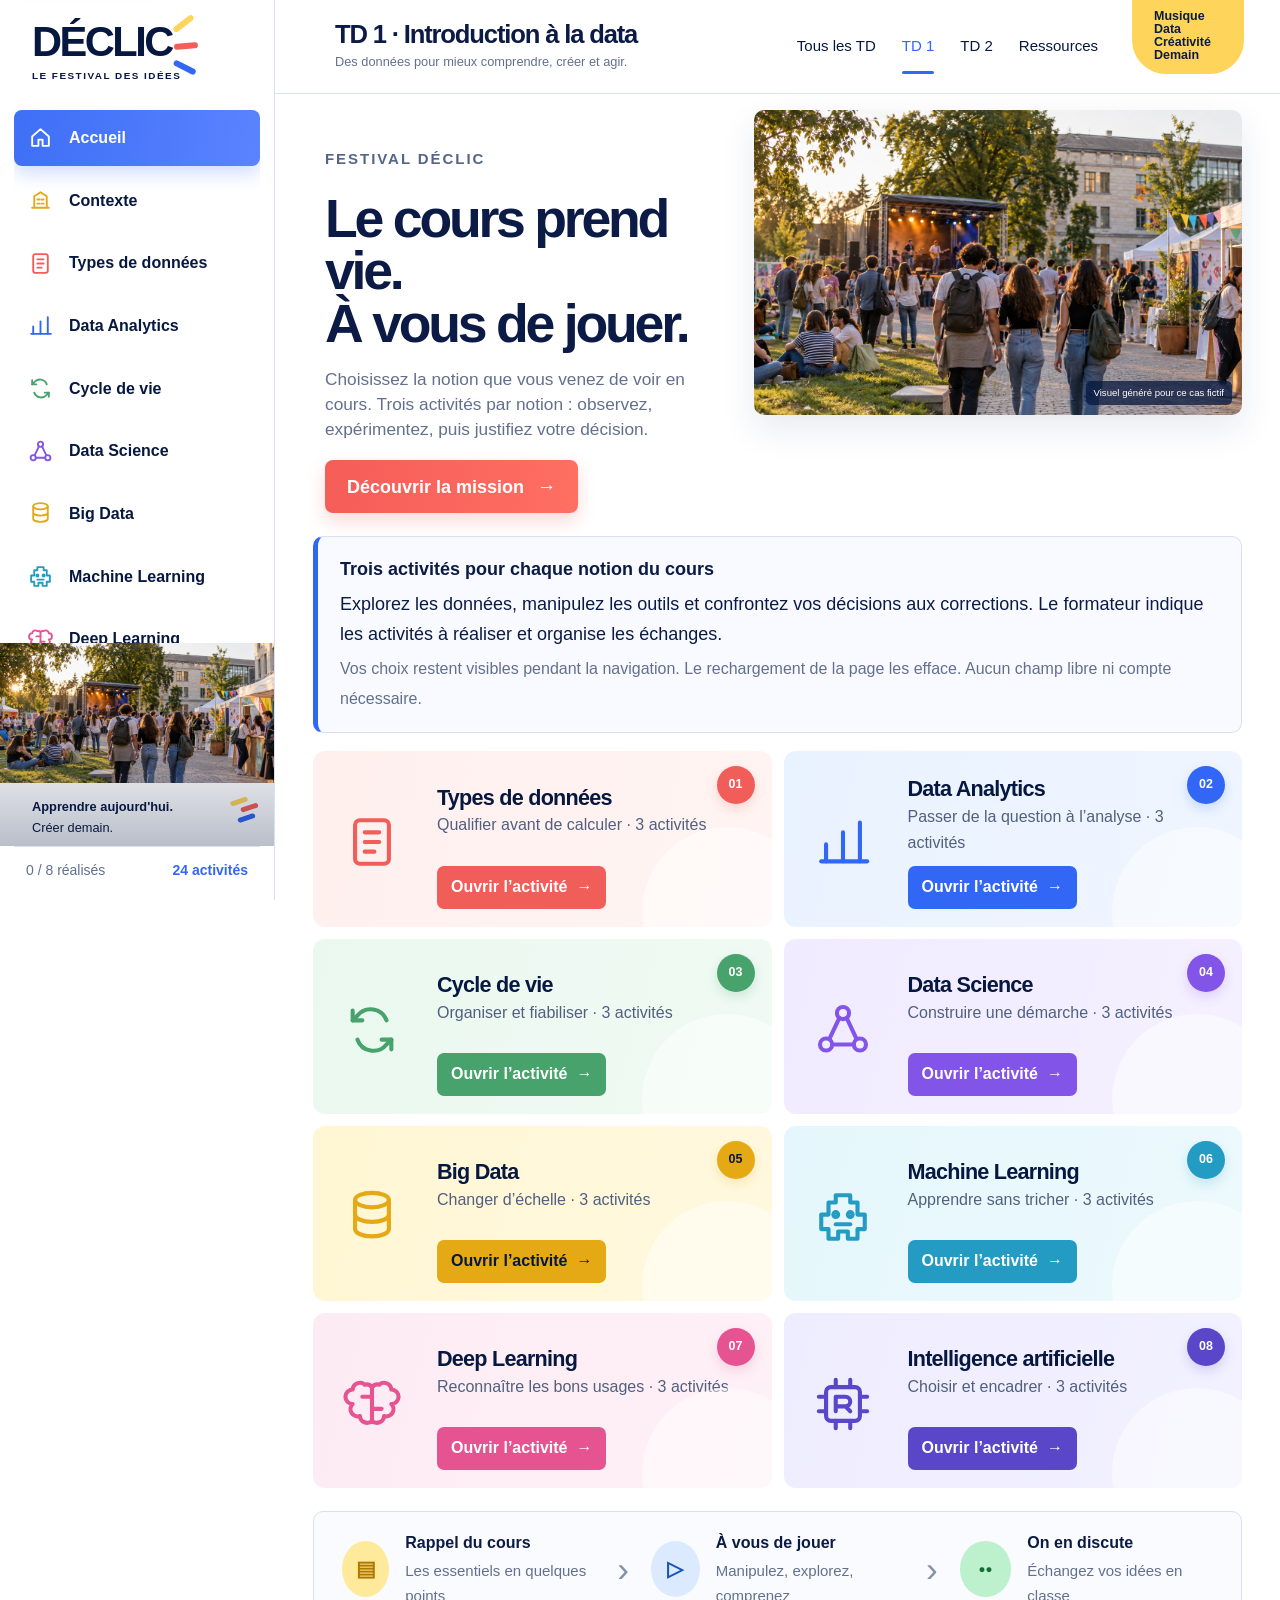
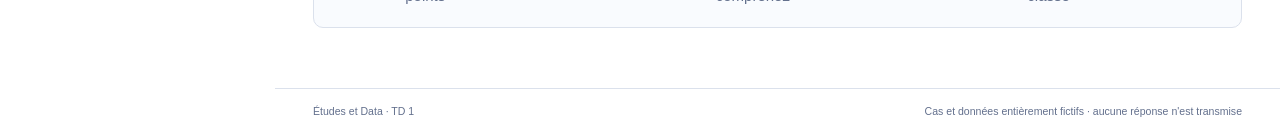
==== td1/index.html @ 2f0f9d17 "Add files via upload" ====
<!doctype html>
<html lang="fr">
<head>
  <meta charset="utf-8">
  <meta name="viewport" content="width=device-width, initial-scale=1">
  <meta name="theme-color" content="#2037a5">
  <meta name="description" content="TD interactif pour comprendre la data à travers le festival fictif Déclic.">
  <title>Déclic | TD 1 Comprendre la data</title>
  <link rel="icon" type="image/svg+xml" href="data:image/svg+xml,%3Csvg xmlns='http://www.w3.org/2000/svg' viewBox='0 0 64 64'%3E%3Crect width='64' height='64' rx='18' fill='%232037a5'/%3E%3Cpath d='M19 17h11c12 0 18 6 18 15s-6 15-18 15H19z' fill='%23ffd449'/%3E%3Cpath d='M30 24v16c7 0 10-3 10-8s-3-8-10-8z' fill='%23ff625c'/%3E%3C/svg%3E">
  <link rel="stylesheet" href="styles.css?v=20260928-layout">
  <script src="app.js" defer></script>
  <script src="workshop.js" defer></script>
</head>
<body>
  <a class="skip-link" href="#activity">Aller à l'activité</a>
  <header class="topbar">
    <div class="top-title"><strong>TD 1 · Introduction à la data</strong><span>Des données pour mieux comprendre, créer et agir.</span></div>
    <nav class="top-links" aria-label="Navigation générale"><a href="../index.html">Tous les TD</a><a class="active" href="#accueil">TD 1</a><a href="../td2/index.html">TD 2</a><a href="#accueil">Ressources</a></nav>
    <div class="top-badge">Musique<br>Data<br>Créativité<br>Demain</div>
  </header>

  <div class="app-shell">
    <aside class="sidebar">
      <a class="brand" href="#accueil" aria-label="Déclic, accueil du TD"><span class="brand-name">DÉCLIC</span><span class="brand-rays" aria-hidden="true"><i></i><i></i><i></i></span><span class="brand-sub">Le festival des idées</span></a>
      <nav id="section-nav" class="section-nav" aria-label="Sections du TD"></nav>
      <div class="side-poster"><img src="festival-declic.png" alt="Le festival fictif Déclic"><p><strong>Apprendre aujourd'hui.</strong><br>Créer demain.</p></div>
      <div class="side-time"><span id="done-count">0 / 8 réalisés</span><strong>24 activités</strong></div>
    </aside>

    <main id="activity" class="main">
      <section id="accueil" class="welcome" aria-labelledby="welcome-title">
        <div class="welcome-photo">
          <img src="festival-declic.png" alt="Festival étudiant fictif dans une cour de campus, en fin de journée">
          <span class="photo-note">Visuel généré pour ce cas fictif</span>
        </div>
        <div class="welcome-copy">
          <span class="eyebrow">Festival Déclic</span>
          <h2 id="welcome-title">Le cours prend vie.<br>À vous de jouer.</h2>
          <p>Choisissez la notion que vous venez de voir en cours. Trois activités par notion : observez, expérimentez, puis justifiez votre décision.</p>
          <div class="mission-facts" aria-label="Informations sur le TD">
            <span><b>8</b> notions du cours</span>
            <span><b>1</b> cas fil rouge</span>
            <span><b>24</b> activités</span>
          </div>
          <button class="primary" type="button" data-open="contexte">Découvrir la mission <span aria-hidden="true">→</span></button>
        </div>
        <div class="teacher-strip">
          <div class="process-step"><span class="process-icon yellow" aria-hidden="true">▤</span><p><strong>Rappel du cours</strong><small>Les essentiels en quelques points</small></p></div>
          <div class="process-arrow" aria-hidden="true">›</div>
          <div class="process-step"><span class="process-icon blue" aria-hidden="true">▷</span><p><strong>À vous de jouer</strong><small>Manipulez, explorez, comprenez</small></p></div>
          <div class="process-arrow" aria-hidden="true">›</div>
          <div class="process-step"><span class="process-icon green" aria-hidden="true">●●</span><p><strong>On en discute</strong><small>Échangez vos idées en classe</small></p></div>
        </div>
        <div class="pacing-note"><strong>Trois activités pour chaque notion du cours</strong><p>Explorez les données, manipulez les outils et confrontez vos décisions aux corrections. Le formateur indique les activités à réaliser et organise les échanges.</p><small>Vos choix restent visibles pendant la navigation. Le rechargement de la page les efface. Aucun champ libre ni compte nécessaire.</small></div><div class="route-grid" id="route-grid"></div>
      </section>

      <section id="contexte" class="context-page" hidden aria-labelledby="context-title">
        <div class="context-hero">
          <img src="festival-declic.png" alt="Public du festival étudiant fictif Déclic dans une cour de campus">
          <div class="context-overlay">
            <span class="eyebrow">Avant de commencer</span>
            <h2 id="context-title">Bienvenue dans l’équipe Déclic.</h2>
            <p>Le festival étudiant prépare sa deuxième édition. Pour prendre de meilleures décisions, son équipe doit comprendre les traces laissées par la première.</p>
          </div>
        </div>
        <div class="context-grid">
          <article class="context-card role-card">
            <span class="context-icon" aria-hidden="true">01</span>
            <div><small>Votre rôle</small><h3>Équipe d’analystes junior</h3><p>Vous accompagnez les organisateurs. Votre travail consiste à poser les bonnes questions, qualifier les données et choisir une méthode adaptée.</p></div>
          </article>
          <article class="context-card goal-card">
            <span class="context-icon" aria-hidden="true">02</span>
            <div><small>Votre objectif</small><h3>Préparer une meilleure édition</h3><p>Vous cherchez à mieux prévoir la fréquentation, remplir les ateliers, comprendre les publics et encadrer les usages de l’IA.</p></div>
          </article>
        </div>
        <div class="data-sources">
          <div class="source-intro"><span class="eyebrow">Le dossier transmis</span><h3>Des données de formes très différentes</h3><p>Les exercices utilisent plusieurs extraits et simulations distincts, identifiés dans leurs légendes. Ne les additionnez pas entre eux. Leur variété permet de relier chaque notion du cours à une situation concrète.</p></div>
          <ul>
            <li><b>Billetterie</b><span>achats, tarifs, canaux</span></li>
            <li><b>Fréquentation</b><span>entrées, horaires, files</span></li>
            <li><b>Ateliers</b><span>inscriptions et présences</span></li>
            <li><b>Satisfaction</b><span>notes et commentaires</span></li>
            <li><b>Communication</b><span>campagnes et clics</span></li>
            <li><b>Médias</b><span>photos, sons, publications</span></li>
          </ul>
        </div>
        <div class="mission-flow" aria-label="Déroulement d'une activité">
          <div><b>1</b><span><strong>Réactivez le cours</strong><small>Un rappel avant chaque exercice</small></span></div>
          <div><b>2</b><span><strong>Manipulez</strong><small>Des choix, classements et simulations</small></span></div>
          <div><b>3</b><span><strong>Vérifiez</strong><small>Une correction immédiate</small></span></div>
          <div><b>4</b><span><strong>Discutez</strong><small>Une question pour la classe</small></span></div>
        </div>
        <div class="context-start">
          <p><strong>Prêts à ouvrir le dossier ?</strong><span>Les activités sont indépendantes et restent accessibles dans le menu.</span></p>
          <button class="primary" type="button" data-open="types">Commencer par les types de données <span aria-hidden="true">→</span></button>
        </div>
      </section>

      <section id="lab" class="lab" hidden aria-live="polite">
        <div class="lab-banner"><img src="festival-accessoires.png" alt="Billets et bracelets du festival fictif Déclic sur une table"><span class="banner-logo">DÉCLIC <i aria-hidden="true">●</i></span></div>
        <div class="lab-head">
          <div>
            <span class="eyebrow" id="lab-section"></span>
            <h2 id="lab-title"></h2>
            <p id="lab-intro"></p>
          </div>
          <div class="lab-meta"><span id="lab-status">À faire</span></div>
        </div>
        <div class="lab-situation"><span>Votre situation</span><p id="lab-situation-text"></p></div>
        <div class="course-reminder">
          <span class="reminder-icon" aria-hidden="true">↺</span>
          <div><strong>Rappel du cours</strong><p id="lab-reminder"></p></div>
        </div>
        <div id="workshop-nav"></div><div id="lab-content"></div>
        <div class="feedback-zone" id="feedback-zone" hidden></div>
        <div class="lab-actions">
          <button class="ghost" id="hint-btn" type="button">Voir un indice</button>
          <button class="primary" id="check-btn" type="button">Vérifier mes choix</button>
          <button class="next-btn" id="next-btn" type="button">Étape suivante</button>
        </div>
        <div class="debrief" id="debrief">
          <span>À débattre avec le formateur</span>
          <p id="debrief-text"></p>
        </div>
      </section>
    </main>
  </div>
  <footer><span>Études et Data · TD 1</span><span>Cas et données entièrement fictifs · aucune réponse n'est transmise</span></footer>
</body>
</html>
---- td1/styles.css ----
:root{
  --navy:#071840;--blue:#3267f5;--blue-soft:#e9f2ff;--coral:#f45e58;--coral-soft:#fff0ee;
  --yellow:#ffd45a;--yellow-soft:#fff6d3;--green:#47a26c;--green-soft:#eaf8ef;--purple:#8354e8;
  --purple-soft:#f0ebff;--ink:#0b1b45;--muted:#63708d;--line:#dbe1ec;--paper:#fff;--off:#f7f9fc;
  --body:"Trebuchet MS","Aptos",sans-serif;--display:"Arial Black","Franklin Gothic Heavy","Trebuchet MS",sans-serif;
  --shadow:0 14px 34px rgba(18,48,103,.10)
}
*{box-sizing:border-box}[hidden]{display:none!important}html{scroll-behavior:smooth}body{margin:0;background:#fff;color:var(--ink);font:16px/1.5 var(--body)}button,select{font:inherit}button{cursor:pointer}.skip-link{position:fixed;left:12px;top:-90px;z-index:100;background:#fff;color:var(--navy);padding:10px 15px;border-radius:8px;box-shadow:var(--shadow)}.skip-link:focus{top:12px}

.topbar{height:94px;margin-left:275px;padding:0 36px 0 20px;border-bottom:1px solid var(--line);display:flex;align-items:center;gap:34px;position:sticky;top:0;z-index:25;background:rgba(255,255,255,.97)}.top-title{display:grid;margin-right:auto}.top-title strong{font:900 clamp(1.2rem,2vw,1.75rem)/1.05 var(--display);letter-spacing:-.045em}.top-title span{font-size:.8rem;color:var(--muted);margin-top:4px}.top-links{display:flex;align-self:stretch;align-items:center;gap:26px}.top-links a{height:100%;display:flex;align-items:center;position:relative;color:var(--navy);font-size:.78rem;text-decoration:none}.top-links a.active{color:var(--blue)}.top-links a.active:after{content:"";position:absolute;left:0;right:0;bottom:19px;height:3px;border-radius:5px;background:var(--blue)}.top-badge{background:var(--yellow);border-radius:0 0 34px 34px;padding:10px 22px 12px;font-weight:900;font-size:.78rem;line-height:1.05;align-self:flex-start;min-width:112px}

.app-shell{display:grid;grid-template-columns:275px minmax(0,1fr);min-height:calc(100vh - 94px)}.sidebar{grid-column:1;grid-row:1;position:fixed;inset:0 auto 0 0;width:275px;background:#fff;border-right:1px solid var(--line);padding:24px 14px 18px;display:flex;flex-direction:column;z-index:30}.brand{display:grid;grid-template-columns:auto auto;grid-template-rows:auto auto;width:max-content;margin:0 22px 26px;text-decoration:none;color:var(--navy);position:relative}.brand-name{font:900 2.6rem/.88 var(--display);letter-spacing:-.06em}.brand-sub{grid-column:1;font-size:.62rem;font-weight:900;letter-spacing:.15em;text-transform:uppercase;margin-top:7px}.brand-rays{grid-row:1/3;width:38px;position:relative}.brand-rays i{position:absolute;left:10px;width:25px;height:6px;border-radius:8px;transform-origin:left center}.brand-rays i:nth-child(1){top:4px;background:var(--yellow);transform:rotate(-38deg)}.brand-rays i:nth-child(2){top:20px;background:var(--coral);transform:rotate(-5deg)}.brand-rays i:nth-child(3){top:35px;background:var(--blue);transform:rotate(27deg)}
.section-nav{display:grid;gap:7px;overflow-y:auto;padding:0 0 10px}.section-btn{border:0;background:transparent;color:var(--navy);border-radius:8px;padding:12px 12px;display:grid;grid-template-columns:32px 1fr auto;align-items:center;gap:11px;text-align:left}.section-btn:hover{background:#f3f6fb}.section-btn.active{background:linear-gradient(100deg,#3e6ff6,#5a83ff);color:#fff;box-shadow:0 8px 18px rgba(50,103,245,.22)}.section-btn.done:not(.active) .tick{color:var(--green)}.nav-icon{width:28px;height:28px;display:grid;place-items:center}.nav-icon svg{width:25px;height:25px;stroke:currentColor;fill:none;stroke-width:1.8;stroke-linecap:round;stroke-linejoin:round}.section-btn strong{font-size:.91rem}.section-btn small,.section-btn .num{display:none}.tick{font-weight:900}.side-poster{margin:auto -14px 0;position:relative}.side-poster img{width:100%;height:190px;object-fit:cover;display:block}.side-poster:after{content:"";position:absolute;inset:0;background:linear-gradient(0deg,rgba(7,24,64,.28),transparent 60%);pointer-events:none}.side-poster p{margin:0;padding:13px 32px 8px;color:var(--navy);font-size:.8rem;position:relative}.side-poster p:after{content:"";position:absolute;right:26px;top:16px;width:18px;height:5px;background:var(--yellow);border-radius:5px;box-shadow:8px 9px 0 var(--coral),2px 18px 0 var(--blue);transform:rotate(-18deg)}.side-time{display:flex;justify-content:space-between;border-top:1px solid var(--line);padding:12px 12px 0;color:var(--muted);font-size:.7rem}.side-time strong{color:var(--blue)}

.main{grid-column:2;padding:16px 38px 60px;min-width:0}.welcome{max-width:1240px;margin:0 auto;display:grid;grid-template-columns:.72fr 1.28fr;grid-template-areas:"copy photo" "routes routes" "process process";gap:18px 26px}.welcome-photo{grid-area:photo;height:305px;border-radius:10px;overflow:hidden;position:relative;box-shadow:var(--shadow)}.welcome-photo img{width:100%;height:100%;display:block;object-fit:cover}.photo-note{position:absolute;right:10px;bottom:10px;background:rgba(7,24,64,.76);color:#fff;border-radius:5px;padding:4px 8px;font-size:.6rem}.welcome-copy{grid-area:copy;padding:34px 6px 5px 12px;align-self:center}.eyebrow{font-weight:800;font-size:.78rem;letter-spacing:.13em;text-transform:uppercase;color:#546686}.welcome-copy h2,.lab-head h2{font:900 clamp(2.65rem,4.8vw,4.7rem)/.98 var(--display);letter-spacing:-.06em;margin:18px 0}.welcome-copy p{font-size:1.08rem;line-height:1.45;color:var(--muted);max-width:520px}.mission-facts{display:none}.primary,.next-btn,.ghost{min-height:46px;border-radius:8px;padding:11px 22px;font-weight:900}.primary{border:0;background:linear-gradient(100deg,#f55d58,#ff6f62);color:#fff;box-shadow:0 8px 18px rgba(244,94,88,.24)}.primary:hover{filter:brightness(.95)}.primary span{font-size:1.2rem;margin-left:8px}.ghost{background:#fff;border:1.5px solid var(--blue);color:var(--navy)}.next-btn{border:0;background:var(--blue);color:#fff}
.route-grid{grid-area:routes;display:grid;grid-template-columns:1fr 1fr;gap:12px}.route-card{min-height:150px;border:0;border-radius:12px;padding:18px 24px;display:grid;grid-template-columns:78px 1fr;grid-template-rows:auto auto auto;column-gap:22px;text-align:left;color:var(--navy);position:relative;overflow:hidden}.route-card:after{content:"";position:absolute;inset:auto -40px -70px auto;width:170px;height:170px;border-radius:50%;background:rgba(255,255,255,.45)}.route-card:nth-child(4n+1){background:linear-gradient(105deg,#fff1ef,#ffe9e8);--card:#ef5f58}.route-card:nth-child(4n+2){background:linear-gradient(105deg,#edf5ff,#dfedff);--card:#2f67f4}.route-card:nth-child(4n+3){background:linear-gradient(105deg,#eef9f2,#e3f5ea);--card:#419c66}.route-card:nth-child(4n){background:linear-gradient(105deg,#f3efff,#eae3ff);--card:#8354e8}.route-card:hover{transform:translateY(-2px);box-shadow:var(--shadow)}.route-icon{grid-row:1/4;width:70px;height:70px;display:grid;place-items:center;color:var(--card);align-self:center}.route-icon svg{width:58px;height:58px;stroke:currentColor;fill:none;stroke-width:1.7;stroke-linecap:round;stroke-linejoin:round}.route-card>span:not(.route-icon){align-self:end;color:#fff;background:var(--card);border-radius:50%;width:48px;height:48px;display:grid;place-items:center;font-weight:900;font-size:.95rem;position:absolute;left:29px;top:15px;z-index:2}.route-card h3{font:900 1.35rem/1.1 var(--display);letter-spacing:-.035em;margin:8px 0 3px;align-self:end}.route-card p{font-size:.88rem;color:#51607e;margin:0}.route-card .card-action{align-self:start;background:var(--card);color:#fff;border-radius:7px;padding:8px 14px;width:max-content;font-weight:900;font-size:.78rem;margin-top:10px;position:relative;z-index:2}.teacher-strip{grid-area:process;margin-top:5px;border:1px solid var(--line);background:#f9fbfe;border-radius:10px;padding:18px 28px;display:grid;grid-template-columns:1fr auto 1fr auto 1fr;align-items:center;gap:22px}.process-step{display:flex;align-items:center;gap:16px}.process-step p{margin:0}.process-step strong,.process-step small{display:block}.process-step strong{font-size:.86rem}.process-step small{font-size:.74rem;color:var(--muted);margin-top:3px}.process-icon{width:56px;height:56px;display:grid;place-items:center;border-radius:50%;font-weight:900;font-size:1.3rem}.process-icon.yellow{background:#ffe99a;color:#af7900}.process-icon.blue{background:#dceaff;color:#1554bd}.process-icon.green{background:#bdf0cc;color:#156d38;font-size:.72rem}.process-arrow{font-size:2.2rem;color:#8591a9}

.lab{max-width:1240px;margin:0 auto}.lab-banner{height:195px;border-radius:10px;overflow:hidden;position:relative;margin-bottom:18px}.lab-banner img{width:100%;height:100%;object-fit:cover;display:block}.banner-logo{position:absolute;left:36px;bottom:24px;background:var(--navy);color:#fff;border-radius:5px;padding:8px 13px;font:900 1.15rem var(--display);letter-spacing:.03em}.banner-logo i{color:var(--yellow);font-style:normal;margin-left:4px}.lab-head{display:grid;grid-template-columns:1fr auto;gap:24px;align-items:end;padding:0 24px}.lab-head h2{font-size:clamp(2.25rem,4vw,3.55rem);margin:6px 0 8px}.lab-head p{color:var(--muted);font-size:.94rem;max-width:760px;margin:0}.lab-meta{display:flex;gap:7px;align-self:start}.lab-meta span{border:1px solid var(--line);border-radius:999px;padding:7px 11px;font-size:.72rem;background:#fff}.lab-meta span:last-child{background:#f3f5f9}.lab-meta span.done{background:#dcf5e5;color:#1e6f40;border-color:#9bd4b0}.course-reminder{margin:20px 24px 14px;border-radius:10px;background:linear-gradient(100deg,#e8f2ff,#dfeeff);display:flex;gap:16px;padding:14px 18px;align-items:center}.reminder-icon{width:42px;height:42px;display:grid;place-items:center;border-radius:50%;background:var(--blue);color:#fff;font-size:1.2rem;flex:0 0 42px}.course-reminder strong{font:900 .92rem var(--display)}.course-reminder p{margin:3px 0 0;font-size:.82rem;color:#42516e}
#lab-content{border:1px solid var(--line);border-radius:12px;padding:20px 24px 24px;margin:0 24px;background:#fff;box-shadow:0 6px 20px rgba(18,48,103,.04)}.activity-title{font:900 1.32rem/1.15 var(--display);letter-spacing:-.03em;margin:0 0 4px}.activity-title:not(:first-child){margin-top:26px}.instruction{color:var(--muted);font-size:.86rem;margin:0 0 15px}.data-wrap{overflow:auto;border:1px solid var(--line);border-radius:9px}.data-table{border-collapse:collapse;width:100%;min-width:780px}.data-table th,.data-table td{padding:10px 12px;border-bottom:1px solid #e7eaf1;text-align:left;font-size:.77rem}.data-table thead th{background:#edf3ff;color:var(--navy);font-size:.67rem;text-transform:uppercase;letter-spacing:.07em}.data-table tr:last-child td{border:0}.data-table tr:hover td{background:#fbfcff}.chip-options{display:flex;flex-wrap:wrap;gap:6px}.chip{border:1px solid #cfd5e2;background:#fff;color:#4c5872;border-radius:8px;padding:7px 10px;font-size:.72rem}.chip:hover,.chip.selected{border-color:var(--blue);background:#edf3ff;color:var(--blue);font-weight:900}.chip.correct{background:#e3f6ea;border-color:#7fc69b;color:#217344}.chip.wrong{background:#ffebe9;border-color:#e99a95;color:#a8423d}.card-grid{display:grid;grid-template-columns:1fr 1fr;gap:12px}.task-card,.method-card{border:1px solid var(--line);border-radius:10px;padding:16px;background:#fff}.task-card:nth-child(4n+1){background:var(--coral-soft)}.task-card:nth-child(4n+2){background:var(--blue-soft)}.task-card:nth-child(4n+3){background:var(--green-soft)}.task-card:nth-child(4n){background:var(--purple-soft)}.task-card h3,.method-card h3{font:900 .92rem/1.3 var(--display);margin:0 0 8px}.task-card p,.method-card p{font-size:.78rem;color:var(--muted)}.sequence{display:grid;grid-template-columns:1fr 1fr;gap:9px}.stage{border:1px solid var(--line);border-radius:10px;padding:10px;display:grid;grid-template-columns:auto 1fr auto;align-items:center;gap:10px;background:#f8faff}.stage b{width:30px;height:30px;display:grid;place-items:center;border-radius:50%;background:var(--yellow);font-size:.74rem}.stage span{font-weight:900;font-size:.8rem}.move-group{display:flex;gap:4px}.move-group button{width:30px;height:30px;border:1px solid #cfd5e2;border-radius:7px;background:#fff;color:var(--blue)}.builder{display:grid;gap:9px}.builder-row{display:grid;grid-template-columns:210px 1fr;gap:14px;align-items:center;border-radius:9px;padding:12px 14px;background:#f7f9fc}.builder-row label{font-weight:900;font-size:.8rem;color:var(--navy)}.builder-row select{width:100%;padding:9px 11px;background:#fff;border:1px solid #cfd5e2;border-radius:8px;color:var(--navy)}.scenario-grid{display:grid;grid-template-columns:repeat(3,1fr);gap:12px}.scenario{border:1px solid var(--line);border-top:5px solid var(--accent);border-radius:10px;padding:16px;background:#fff}.scenario .volume{font:900 1.45rem var(--display);color:var(--navy)}.scenario h3{font:900 .9rem var(--display);margin:12px 0 6px}.scenario p{font-size:.76rem;color:var(--muted)}.v-meter{display:grid;grid-template-columns:repeat(5,1fr);gap:4px;margin:12px 0}.v-meter span{height:7px;border-radius:8px;background:#e5e8ef}.v-meter span.on{background:var(--accent)}.split-board{display:grid;grid-template-columns:1fr 1fr;gap:12px}.split-col{background:#f7f9fc;border:1px solid var(--line);border-radius:10px;padding:14px;min-height:175px}.split-col h3{font:900 .86rem var(--display);margin:0 0 10px}.record{display:flex;justify-content:space-between;align-items:center;gap:8px;background:#fff;border:1px solid #dfe3ec;border-radius:8px;padding:8px 9px;margin:6px 0;font-size:.72rem}.record button{border:0;background:#e9f0ff;color:var(--blue);border-radius:6px;padding:5px 7px}.model-demo{display:grid;grid-template-columns:1fr 1fr;gap:12px;margin-top:16px}.range-box{background:var(--blue-soft);border-radius:10px;padding:16px}.range-box h3{font:900 .9rem var(--display);margin-top:0}.range-box p{font-size:.76rem;color:var(--muted)}.range-box input{width:100%;accent-color:var(--blue)}.range-values{display:flex;justify-content:space-between;font-size:.72rem}.range-values b{color:var(--blue)}.matrix{display:grid;grid-template-columns:1fr 1fr;gap:6px}.matrix div{background:#eef2fb;border-radius:8px;padding:14px;text-align:center;font-size:.72rem}.matrix b{display:block;color:var(--blue);font-size:1.2rem}.method-board{display:grid;grid-template-columns:repeat(3,1fr);gap:10px}.method-card:nth-child(3n+1){background:var(--green-soft)}.method-card:nth-child(3n+2){background:var(--blue-soft)}.method-card:nth-child(3n){background:var(--coral-soft)}
.feedback-zone{margin:14px 24px 0;border:1px solid #f0d670;background:#fff7d8;border-radius:10px;padding:14px 17px}.feedback-zone.success{border-color:#8dcba6;background:#e5f7eb}.feedback-zone strong{font:900 .86rem var(--display)}.feedback-zone p{margin:5px 0 0;font-size:.8rem}.lab-actions{display:flex;justify-content:flex-end;gap:10px;margin:14px 24px}.debrief{margin:0 24px;background:linear-gradient(90deg,#eef4ff,#f8fbff);border-radius:10px;padding:16px 20px 16px 118px;position:relative;min-height:92px}.debrief:before{content:"•••";position:absolute;left:24px;top:19px;background:var(--blue);color:#fff;border-radius:50%;width:48px;height:48px;display:grid;place-items:center;letter-spacing:1px}.debrief:after{content:"Après l’exercice,\A on en discute";white-space:pre;position:absolute;left:83px;top:24px;width:150px;font-weight:900;font-size:.78rem}.debrief span{display:none}.debrief p{margin:8px 0 0 125px;border-left:1px solid #cbd3e2;padding-left:26px;font-weight:900;font-size:.86rem}footer{margin-left:275px;border-top:1px solid var(--line);padding:14px 38px;display:flex;justify-content:space-between;color:var(--muted);font-size:.66rem}

@media(max-width:1100px){.top-links{display:none}.welcome{grid-template-columns:1fr;grid-template-areas:"copy" "photo" "routes" "process"}.welcome-copy{padding-top:10px}.welcome-photo{height:330px}.teacher-strip{grid-template-columns:1fr 1fr 1fr}.process-arrow{display:none}.route-grid{grid-template-columns:1fr}.scenario-grid,.method-board{grid-template-columns:1fr 1fr}}
@media(max-width:820px){.topbar{margin-left:0;height:82px;padding:10px 14px}.top-title span,.top-badge{display:none}.top-title strong{font-size:1.15rem}.app-shell{display:block}.sidebar{position:sticky;top:82px;width:100%;height:auto;padding:8px 10px;display:block}.brand,.side-poster,.side-time{display:none}.section-nav{display:flex;overflow-x:auto;padding:0;gap:6px}.section-btn{min-width:140px;padding:9px 10px;grid-template-columns:25px 1fr}.nav-icon{width:24px;height:24px}.nav-icon svg{width:21px;height:21px}.section-btn small{display:block;color:inherit;opacity:.72;font-size:.63rem}.main{padding:18px 14px 45px}.welcome-copy h2{font-size:2.75rem}.route-card{grid-template-columns:65px 1fr}.lab-head{grid-template-columns:1fr;padding:0 4px}.lab-meta{margin-bottom:4px}.course-reminder,#lab-content,.feedback-zone,.lab-actions,.debrief{margin-left:4px;margin-right:4px}.lab-banner{height:170px}.card-grid,.split-board,.model-demo{grid-template-columns:1fr}.debrief{padding-left:18px}.debrief:before,.debrief:after{display:none}.debrief p{margin:0;border:0;padding:0}.teacher-strip{grid-template-columns:1fr}.scenario-grid,.method-board{grid-template-columns:1fr}.builder-row{grid-template-columns:1fr}footer{margin-left:0;padding:12px 18px}}
@media(max-width:520px){.top-title strong{font-size:1rem}.main{padding-left:10px;padding-right:10px}.welcome-photo{height:240px}.welcome-copy h2{font-size:2.35rem}.welcome-copy p{font-size:.94rem}.route-card{grid-template-columns:56px 1fr;padding:16px}.route-icon{width:54px}.route-icon svg{width:45px;height:45px}.route-card h3{font-size:1.15rem}.teacher-strip{padding:14px 18px}.lab-banner{height:135px}.lab-head h2{font-size:2rem}.course-reminder{align-items:flex-start}#lab-content{padding:17px 14px}.sequence{grid-template-columns:1fr}.lab-actions button{width:100%}.lab-actions{flex-direction:column}.data-table{min-width:720px}footer{display:block}footer span{display:block;margin:4px 0}}
@media(prefers-reduced-motion:reduce){*{scroll-behavior:auto!important;transition:none!important}}
.route-card>span.card-action{position:relative;left:auto;top:auto;width:max-content;height:auto;display:block;border-radius:7px}
.route-card>span.route-number{left:auto;right:17px;top:15px;width:38px;height:38px;font-size:.78rem;box-shadow:0 5px 12px color-mix(in srgb,var(--card) 20%,transparent)}
.route-icon{padding-top:7px}
.welcome{grid-template-columns:.86fr 1.14fr}.welcome-copy h2{font-size:clamp(2.6rem,4vw,3.9rem)}
@media(max-width:1100px){.welcome{grid-template-columns:1fr}}
@media(max-width:520px){.welcome-copy h2{font-size:2.35rem}}
.topbar{padding-left:60px}.welcome{grid-template-columns:.92fr 1.08fr}.welcome-copy h2{font-size:3.35rem}
@media(max-width:1100px){.topbar{padding-left:28px}.welcome-copy h2{font-size:3.15rem}}
@media(max-width:820px){.topbar{padding-left:14px}}
@media(max-width:520px){.welcome-copy h2{font-size:2.35rem}}

/* Identité Déclic et parcours coloré */
.brand{grid-template-columns:max-content 30px;column-gap:2px;align-items:start;margin-left:18px}
.brand-name{grid-column:1;grid-row:1}
.brand-rays{width:30px;margin-left:-1px}
.brand-rays{grid-column:2;grid-row:1/3}
.brand-rays i{left:1px;width:24px}
.brand-sub{grid-column:1/3}
.section-btn[style] .nav-icon{color:var(--section)}
.section-btn[style].active{background:var(--section);color:#fff;box-shadow:0 8px 18px color-mix(in srgb,var(--section) 28%,transparent)}
.section-btn[style].active .nav-icon{color:#fff}
.context-btn .nav-icon{color:#e4a915}
.context-btn.active{background:linear-gradient(100deg,#f3bf36,#ffd45a);color:var(--navy);box-shadow:0 8px 18px rgba(228,169,21,.25)}
.route-card{background:linear-gradient(105deg,var(--card-soft),color-mix(in srgb,var(--card-soft) 74%,#fff));--card:#3267f5}
.route-card:nth-child(n){background:linear-gradient(105deg,var(--card-soft),color-mix(in srgb,var(--card-soft) 72%,#fff))}
.route-card .card-action,.route-card>span:not(.route-icon){background:var(--card);color:#fff}
.route-card[style*="#e4a915"] .card-action,.route-card[style*="#e4a915"]>span:not(.route-icon){color:var(--navy)}

/* Page de contexte */
.context-page{max-width:1240px;margin:0 auto;display:grid;gap:18px}
.context-hero{min-height:330px;border-radius:12px;overflow:hidden;position:relative;background:var(--navy);box-shadow:var(--shadow)}
.context-hero img{position:absolute;inset:0;width:100%;height:100%;object-fit:cover}
.context-hero:after{content:"";position:absolute;inset:0;background:linear-gradient(90deg,rgba(7,24,64,.94) 0%,rgba(7,24,64,.72) 43%,rgba(7,24,64,.08) 78%)}
.context-overlay{position:relative;z-index:1;color:#fff;padding:52px;max-width:690px}
.context-overlay .eyebrow{color:var(--yellow)}
.context-overlay h2{font:900 clamp(2.7rem,5vw,4.8rem)/.96 var(--display);letter-spacing:-.055em;margin:15px 0}
.context-overlay p{font-size:1.05rem;line-height:1.55;margin:0;max-width:590px;color:#eef3ff}
.context-grid{display:grid;grid-template-columns:1fr 1fr;gap:14px}
.context-card{border-radius:12px;padding:24px;display:grid;grid-template-columns:64px 1fr;gap:18px;align-items:start}
.role-card{background:var(--coral-soft)}.goal-card{background:var(--blue-soft)}
.context-icon{width:58px;height:58px;border-radius:50%;display:grid;place-items:center;color:#fff;font:900 1rem var(--display)}
.role-card .context-icon{background:var(--coral)}.goal-card .context-icon{background:var(--blue)}
.context-card small{font-weight:900;text-transform:uppercase;letter-spacing:.12em;color:var(--muted)}
.context-card h3,.data-sources h3{font:900 1.35rem/1.15 var(--display);letter-spacing:-.03em;margin:5px 0 8px}
.context-card p,.data-sources p{font-size:.86rem;color:var(--muted);margin:0}
.data-sources{border:1px solid var(--line);border-radius:12px;padding:25px;display:grid;grid-template-columns:.72fr 1.28fr;gap:30px;align-items:center}
.data-sources ul{list-style:none;margin:0;padding:0;display:grid;grid-template-columns:repeat(3,1fr);gap:9px}
.data-sources li{min-height:82px;border-radius:9px;background:#f7f9fc;padding:13px;border-top:4px solid var(--source-color,var(--blue))}
.data-sources li:nth-child(1){--source-color:#f15d58}.data-sources li:nth-child(2){--source-color:#3267f5}.data-sources li:nth-child(3){--source-color:#47a26c}.data-sources li:nth-child(4){--source-color:#8354e8}.data-sources li:nth-child(5){--source-color:#e4a915}.data-sources li:nth-child(6){--source-color:#e55491}
.data-sources li b,.data-sources li span{display:block}.data-sources li b{font-size:.82rem}.data-sources li span{font-size:.7rem;color:var(--muted);margin-top:3px}
.mission-flow{display:grid;grid-template-columns:repeat(4,1fr);gap:10px}
.mission-flow>div{display:flex;align-items:center;gap:11px;padding:15px;border-radius:10px;background:#f7f9fc}
.mission-flow b{width:34px;height:34px;flex:0 0 34px;border-radius:50%;display:grid;place-items:center;background:var(--navy);color:#fff;font-size:.75rem}
.mission-flow strong,.mission-flow small{display:block}.mission-flow strong{font-size:.8rem}.mission-flow small{font-size:.67rem;color:var(--muted);margin-top:2px}
.context-start{border-radius:12px;background:var(--yellow-soft);padding:20px 24px;display:flex;align-items:center;justify-content:space-between;gap:24px}
.context-start p{margin:0}.context-start strong,.context-start span{display:block}.context-start span{font-size:.78rem;color:var(--muted);margin-top:3px}

/* Couleur propre à chaque laboratoire */
.lab .eyebrow{color:var(--section-ink)}
.lab-situation{margin:20px 24px 12px;padding:15px 18px;border-left:6px solid var(--section);border-radius:9px;background:var(--section-soft);display:grid;grid-template-columns:130px 1fr;gap:16px;align-items:center}
.lab-situation span{font:900 .75rem var(--display);text-transform:uppercase;letter-spacing:.08em;color:var(--section-ink)}
.lab-situation p{margin:0;font-size:.85rem;color:#42516e}
.lab .course-reminder{background:var(--section-soft)}
.lab .reminder-icon{background:var(--section)}
.lab .chip:hover,.lab .chip.selected{border-color:var(--section);background:var(--section-soft);color:var(--section-ink)}
.lab .data-table thead th,.lab .range-box{background:var(--section-soft)}
.lab .move-group button,.lab .record button,.lab .range-values b,.lab .matrix b{color:var(--section-ink)}
.lab .range-box input{accent-color:var(--section)}
.lab .ghost{border-color:var(--section);color:var(--section-ink)}
.lab .primary,.lab .next-btn{background:var(--section);box-shadow:0 8px 18px color-mix(in srgb,var(--section) 25%,transparent)}
.lab .debrief{background:linear-gradient(90deg,var(--section-soft),#fff)}
.lab .debrief:before{background:var(--section)}
.lab .feedback-zone.success{border-color:var(--section);background:var(--section-soft)}

@media(max-width:1100px){.data-sources{grid-template-columns:1fr}.mission-flow{grid-template-columns:1fr 1fr}}
@media(max-width:820px){.context-overlay{padding:34px 25px}.context-grid{grid-template-columns:1fr}.context-start{align-items:flex-start;flex-direction:column}.context-start button{width:100%}.data-sources ul{grid-template-columns:1fr 1fr}.lab-situation{margin-left:4px;margin-right:4px}}
@media(max-width:520px){.context-hero{min-height:390px}.context-overlay h2{font-size:2.55rem}.data-sources ul,.mission-flow{grid-template-columns:1fr}.lab-situation{grid-template-columns:1fr;gap:5px}}

/* Activités progressives : sources, manipulations et corrections */
.welcome{grid-template-areas:"copy photo" "pacing pacing" "routes routes" "process process"}
.pacing-note{grid-area:pacing;border:1px solid var(--line);border-left:5px solid var(--blue);border-radius:10px;padding:18px 22px;background:#f8faff}
.pacing-note p{margin:5px 0;font-size:.9rem}.pacing-note small{color:var(--muted);font-size:.76rem}
#workshop-nav{margin:20px 24px 12px;scroll-margin-top:110px}
.step-nav{display:grid;grid-template-columns:repeat(3,minmax(0,1fr));gap:9px}
.step-nav button{display:flex;align-items:center;gap:10px;padding:13px;border:1px solid var(--line);background:#fff;color:var(--ink);border-radius:10px;text-align:left;font-size:.82rem;font-weight:800}
.step-nav b{display:grid;place-items:center;flex:0 0 30px;height:30px;border-radius:50%;background:var(--section-soft);color:var(--section-ink)}
.step-nav [aria-current]{border-color:var(--section);background:var(--section-soft);box-shadow:inset 0 -3px var(--section)}
.step-note{font-size:.76rem;color:var(--muted);margin:9px 0}
.lab #lab-content>.activity-title{margin-top:8px;font-size:1.65rem}.lab .instruction{font-size:.94rem;line-height:1.6}
.evidence-table{max-height:390px;overflow:auto;margin:18px 0;border:1px solid var(--line);border-radius:9px}
.evidence-table table{border-collapse:collapse;width:100%;font-size:.83rem;min-width:480px}
.evidence-table caption{text-align:left;padding:12px;background:#f8f9fc;color:var(--muted);font-size:.75rem;caption-side:bottom}
.evidence-table th{text-align:left;background:var(--section-soft);color:var(--section-ink);position:sticky;top:0;z-index:1}
.evidence-table td,.evidence-table th{padding:11px 14px;border-bottom:1px solid var(--line)}
.evidence-table tr:last-child td{border:0}.evidence-table tr:hover td{background:#fafbfe}
.questions-list{display:grid;gap:14px;margin-top:25px}.question{min-width:0;border:1px solid var(--line);border-radius:10px;padding:16px 18px;margin:0;scroll-margin-top:150px}
.question legend{padding:0 6px;font-weight:900;font-size:.96rem}.question legend>span{color:var(--section-ink)}
.answer-options{display:grid;gap:8px}.answer-options label{display:flex;align-items:flex-start;gap:10px;border:1px solid #e1e6ef;background:#fff;padding:12px;border-radius:8px;font-size:.87rem;cursor:pointer}
.answer-options label:has(input:checked){border-color:var(--section);background:var(--section-soft);color:var(--section-ink)}
.answer-options input{margin-top:4px;accent-color:var(--section);flex-shrink:0}
.question-result{font-size:.85rem;line-height:1.65;margin:14px 0 0;padding:12px 14px;border-radius:8px;border-left:4px solid}
.question-result.right{color:#205338;background:#eff8f2;border-color:#4b9163}.question-result.wrong{color:#85372e;background:#fff2ef;border-color:#c76f60}
.experiment{background:#fcfcfe;border:1px solid var(--line);border-radius:12px;padding:20px;margin-top:20px}
.tool-row{display:flex;align-items:center;gap:14px;flex-wrap:wrap}.tool-row>span{font-size:.8rem;color:var(--muted)}
.experiment select{padding:9px;border:1px solid var(--line);border-radius:7px;background:white;color:var(--ink);max-width:100%}
.toggle-tools{display:grid;gap:12px;font-size:.88rem}.toggle-tools input{accent-color:var(--section)}
.live-metrics{display:grid;grid-template-columns:repeat(auto-fit,minmax(125px,1fr));gap:9px;margin:18px 0}
.live-metrics p{margin:0;background:var(--section-soft);padding:15px;border-radius:9px;font-size:.8rem;line-height:1.4}.live-metrics b{display:block;color:var(--section-ink);font-size:1.45rem;margin-bottom:5px}
.slider-label{display:block;font-weight:bold;font-size:.9rem;margin:15px 0}.experiment input[type=range]{width:100%;accent-color:var(--section)}
.source-pair{display:grid;grid-template-columns:1fr 1fr;gap:12px;margin:20px 0}.source-pair article{background:var(--section-soft);border-radius:10px;padding:20px;font-size:.9rem}.source-pair h4{margin-top:0}.source-pair p{margin-bottom:0}
.result-bar{height:24px;border-radius:8px;overflow:hidden;background:#f9dcd7}.result-bar span{height:100%;display:block;background:var(--section)}
.route-card h3{padding-right:30px}.lab-actions{flex-wrap:wrap}.lab .feedback-zone p{line-height:1.65}
button:focus-visible,a:focus-visible,input:focus-visible,select:focus-visible{outline:3px solid var(--section-ink,var(--blue));outline-offset:3px}
@media(max-width:1100px){.welcome{grid-template-areas:"copy" "photo" "pacing" "routes" "process"}}
@media(max-width:820px){#workshop-nav{margin-left:4px;margin-right:4px;scroll-margin-top:165px}.step-nav{grid-template-columns:1fr}.source-pair{grid-template-columns:1fr}.question{scroll-margin-top:165px}}
@media(max-width:520px){.experiment{padding:12px}.question{padding:13px 10px}.live-metrics{grid-template-columns:1fr 1fr}.tool-row .ghost{width:100%}.pacing-note{padding:15px}.route-card h3{padding-right:38px}}

/* Lecture confortable : textes pédagogiques de 17 à 19 px. */
body{font-size:18px;line-height:1.65}
.lab-head p,.lab-situation p,.course-reminder p,.lab .instruction,
.answer-options label,.question-result,.source-pair article,
.context-card p,.data-sources p,.pacing-note p{font-size:1.125rem;line-height:1.65}
.question legend{font-size:1.1875rem;line-height:1.5}
.question{padding:20px}.answer-options label{padding:14px 16px}
.answer-options input{width:18px;height:18px;margin-top:5px}
.evidence-table table{font-size:1.0625rem;min-width:600px}
.evidence-table th,.evidence-table td{padding:13px 16px}
.evidence-table{max-height:480px}
.evidence-table caption,.step-note,.pacing-note small,.tool-row>span{font-size:1rem;line-height:1.6}
.step-nav button,.toggle-tools,.slider-label,.live-metrics p{font-size:1.0625rem;line-height:1.5}
.experiment select,.experiment button,.lab-actions button{font-size:1.0625rem}
.lab .feedback-zone strong{font-size:1.125rem}
.lab .feedback-zone p,.debrief p{font-size:1.125rem;line-height:1.65}
.lab-meta span,.lab-situation span,.eyebrow{font-size:.9375rem}
.section-btn strong{font-size:1rem}.section-btn{padding-top:13px;padding-bottom:13px}
.route-card p,.route-card>span.card-action{font-size:1rem}
.route-card{min-height:175px}
.process-step strong,.mission-flow strong{font-size:1rem}
.process-step small,.mission-flow small,.context-start p span,.data-sources li span{font-size:.9375rem}
.data-sources li b,.context-card small{font-size:1rem}
.side-time{font-size:.875rem}.top-links a{font-size:.9375rem}
.side-poster img{height:140px}
.debrief{padding-left:85px}.debrief:after{display:none}.debrief span{display:block;font-weight:900;font-size:1rem}
.debrief p{margin:6px 0 0;padding:0;border:0}
@media(max-width:1100px){.teacher-strip{grid-template-columns:1fr}.mission-flow{grid-template-columns:1fr 1fr}}
@media(max-width:820px){.section-btn{min-width:185px}.section-btn small{font-size:.85rem}.debrief{padding-left:18px}}
@media(max-width:520px){.question{padding:16px 10px}.answer-options label{padding:12px}.live-metrics{grid-template-columns:1fr}.mission-flow{grid-template-columns:1fr}.welcome-copy p{font-size:1.125rem}}

.analytics-downloads{margin:22px 0;padding:22px;border:1px solid #abc8ff;border-radius:18px;background:#e9f2ff}.analytics-downloads h4{margin:0 0 10px;font-size:1.25rem}.analytics-downloads p{line-height:1.6}.download-actions{display:flex;flex-wrap:wrap;gap:12px;margin:16px 0}.download-actions a{display:inline-flex;align-items:center;text-decoration:none;white-space:normal;text-align:left;line-height:1.4;padding:12px 18px;border-radius:12px;font-size:17px;font-weight:700}.download-actions .primary{background:#1745a8;color:white}.download-actions .ghost{background:white;color:#1745a8;border:1px solid #abc8ff}.download-actions a:focus-visible{outline:3px solid #1745a8;outline-offset:3px}.analytics-downloads .download-note{font-size:16px;margin-bottom:0}
/* Keep the column count aligned with the stacked welcome areas. */
@media(max-width:1100px){.welcome{grid-template-columns:minmax(0,1fr)}.welcome-copy,.welcome-photo,.pacing-note,.route-grid,.teacher-strip{min-width:0}.welcome-photo{width:100%}.welcome-copy p{max-width:680px}}
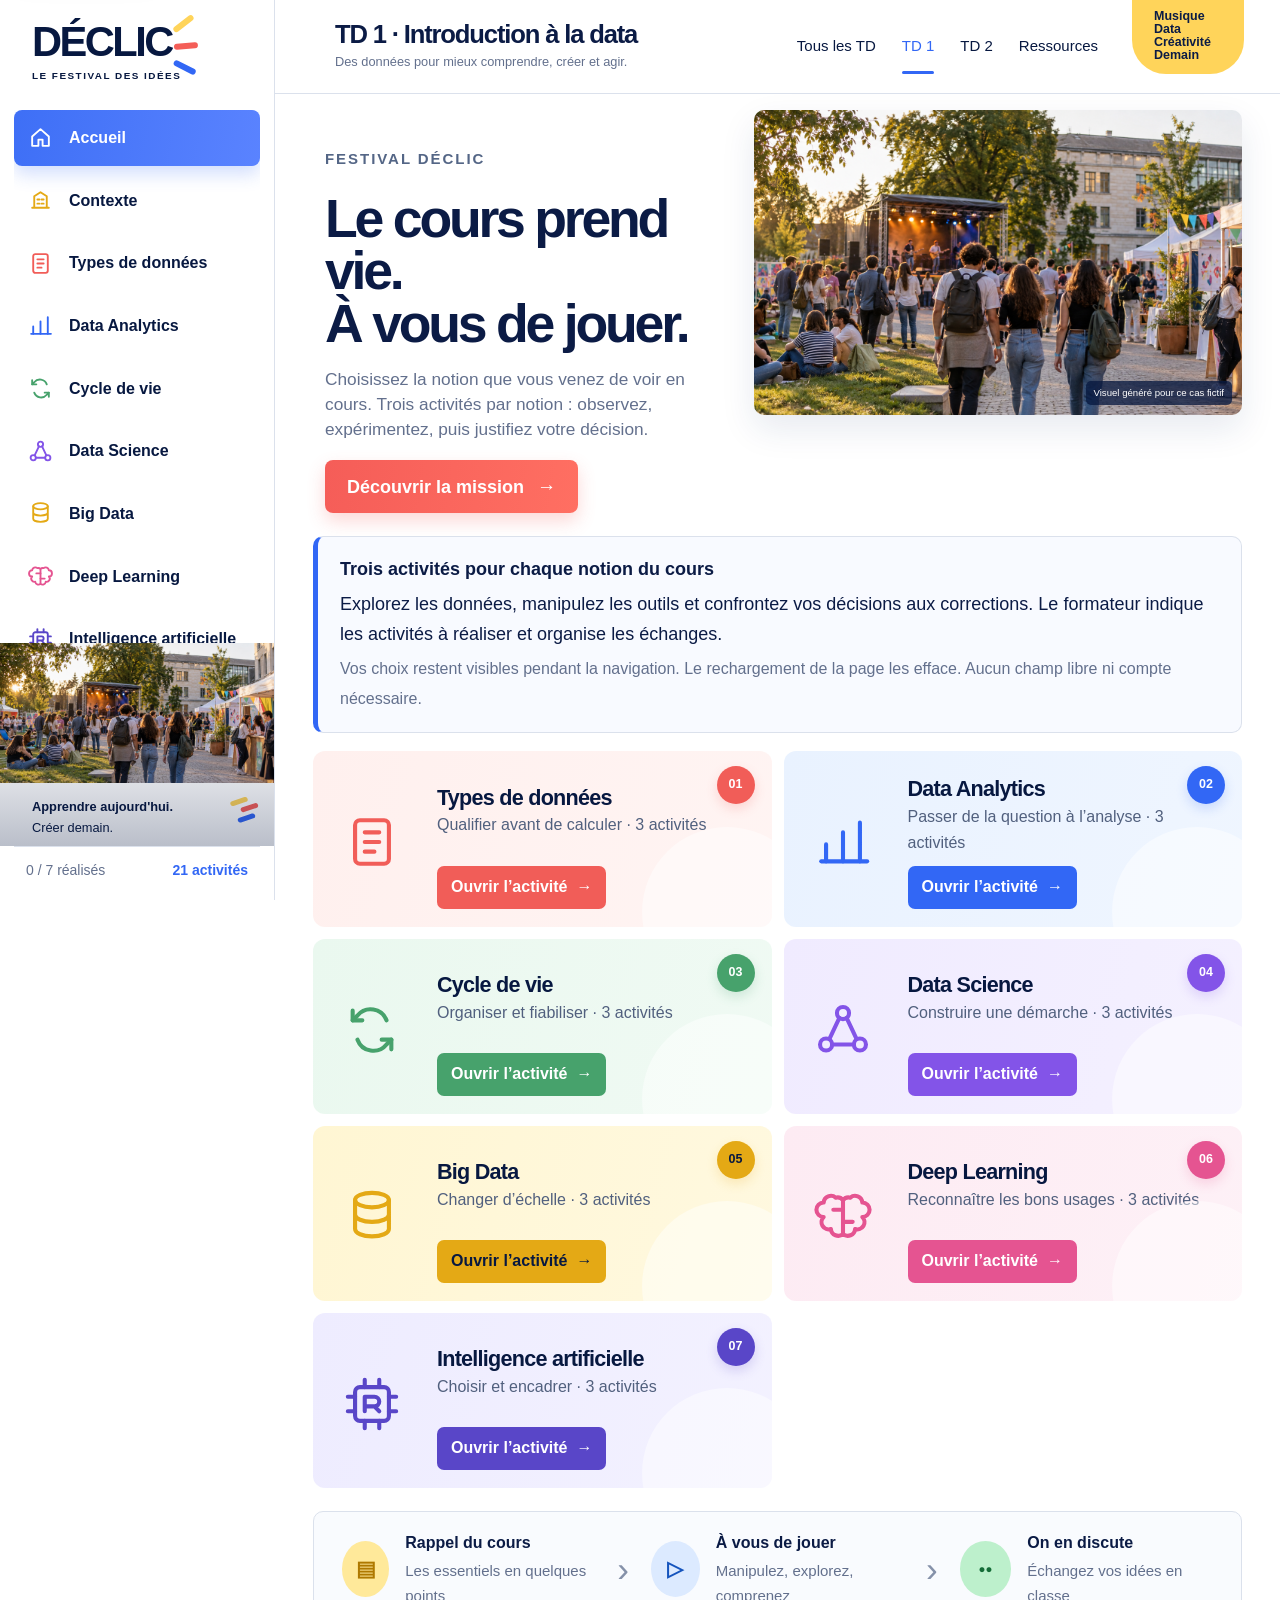
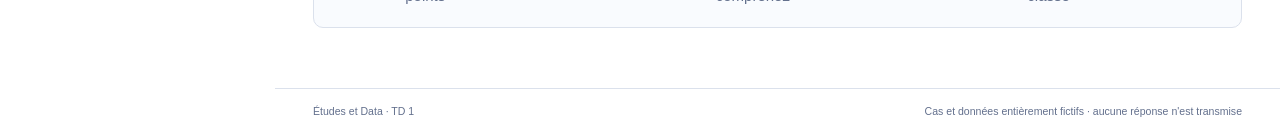
==== commit 4d6bb86e: "Add files via upload" ====
--- a/td1/index.html
+++ b/td1/index.html
@@ -7,9 +7,9 @@
   <meta name="description" content="TD interactif pour comprendre la data à travers le festival fictif Déclic.">
   <title>Déclic | TD 1 Comprendre la data</title>
   <link rel="icon" type="image/svg+xml" href="data:image/svg+xml,%3Csvg xmlns='http://www.w3.org/2000/svg' viewBox='0 0 64 64'%3E%3Crect width='64' height='64' rx='18' fill='%232037a5'/%3E%3Cpath d='M19 17h11c12 0 18 6 18 15s-6 15-18 15H19z' fill='%23ffd449'/%3E%3Cpath d='M30 24v16c7 0 10-3 10-8s-3-8-10-8z' fill='%23ff625c'/%3E%3C/svg%3E">
-  <link rel="stylesheet" href="styles.css?v=20260928-layout">
-  <script src="app.js" defer></script>
-  <script src="workshop.js" defer></script>
+  <link rel="stylesheet" href="styles.css?v=20260930-no-ml">
+  <script src="app.js?v=20260930-renumber" defer></script>
+  <script src="workshop.js?v=20260930-no-ml" defer></script>
 </head>
 <body>
   <a class="skip-link" href="#activity">Aller à l'activité</a>
@@ -24,7 +24,7 @@
       <a class="brand" href="#accueil" aria-label="Déclic, accueil du TD"><span class="brand-name">DÉCLIC</span><span class="brand-rays" aria-hidden="true"><i></i><i></i><i></i></span><span class="brand-sub">Le festival des idées</span></a>
       <nav id="section-nav" class="section-nav" aria-label="Sections du TD"></nav>
       <div class="side-poster"><img src="festival-declic.png" alt="Le festival fictif Déclic"><p><strong>Apprendre aujourd'hui.</strong><br>Créer demain.</p></div>
-      <div class="side-time"><span id="done-count">0 / 8 réalisés</span><strong>24 activités</strong></div>
+      <div class="side-time"><span id="done-count">0 / 7 réalisés</span><strong>21 activités</strong></div>
     </aside>
 
     <main id="activity" class="main">
@@ -38,9 +38,9 @@
           <h2 id="welcome-title">Le cours prend vie.<br>À vous de jouer.</h2>
           <p>Choisissez la notion que vous venez de voir en cours. Trois activités par notion : observez, expérimentez, puis justifiez votre décision.</p>
           <div class="mission-facts" aria-label="Informations sur le TD">
-            <span><b>8</b> notions du cours</span>
+            <span><b>7</b> notions du cours</span>
             <span><b>1</b> cas fil rouge</span>
-            <span><b>24</b> activités</span>
+            <span><b>21</b> activités</span>
           </div>
           <button class="primary" type="button" data-open="contexte">Découvrir la mission <span aria-hidden="true">→</span></button>
         </div>
@@ -118,10 +118,6 @@
           <button class="primary" id="check-btn" type="button">Vérifier mes choix</button>
           <button class="next-btn" id="next-btn" type="button">Étape suivante</button>
         </div>
-        <div class="debrief" id="debrief">
-          <span>À débattre avec le formateur</span>
-          <p id="debrief-text"></p>
-        </div>
       </section>
     </main>
   </div>
--- a/td1/styles.css
+++ b/td1/styles.css
@@ -172,5 +172,6 @@
 @media(max-width:520px){.question{padding:16px 10px}.answer-options label{padding:12px}.live-metrics{grid-template-columns:1fr}.mission-flow{grid-template-columns:1fr}.welcome-copy p{font-size:1.125rem}}
 
 .analytics-downloads{margin:22px 0;padding:22px;border:1px solid #abc8ff;border-radius:18px;background:#e9f2ff}.analytics-downloads h4{margin:0 0 10px;font-size:1.25rem}.analytics-downloads p{line-height:1.6}.download-actions{display:flex;flex-wrap:wrap;gap:12px;margin:16px 0}.download-actions a{display:inline-flex;align-items:center;text-decoration:none;white-space:normal;text-align:left;line-height:1.4;padding:12px 18px;border-radius:12px;font-size:17px;font-weight:700}.download-actions .primary{background:#1745a8;color:white}.download-actions .ghost{background:white;color:#1745a8;border:1px solid #abc8ff}.download-actions a:focus-visible{outline:3px solid #1745a8;outline-offset:3px}.analytics-downloads .download-note{font-size:16px;margin-bottom:0}
+.tool-row a.ghost{display:inline-flex;align-items:center;text-decoration:none;line-height:1.3}
 /* Keep the column count aligned with the stacked welcome areas. */
 @media(max-width:1100px){.welcome{grid-template-columns:minmax(0,1fr)}.welcome-copy,.welcome-photo,.pacing-note,.route-grid,.teacher-strip{min-width:0}.welcome-photo{width:100%}.welcome-copy p{max-width:680px}}
